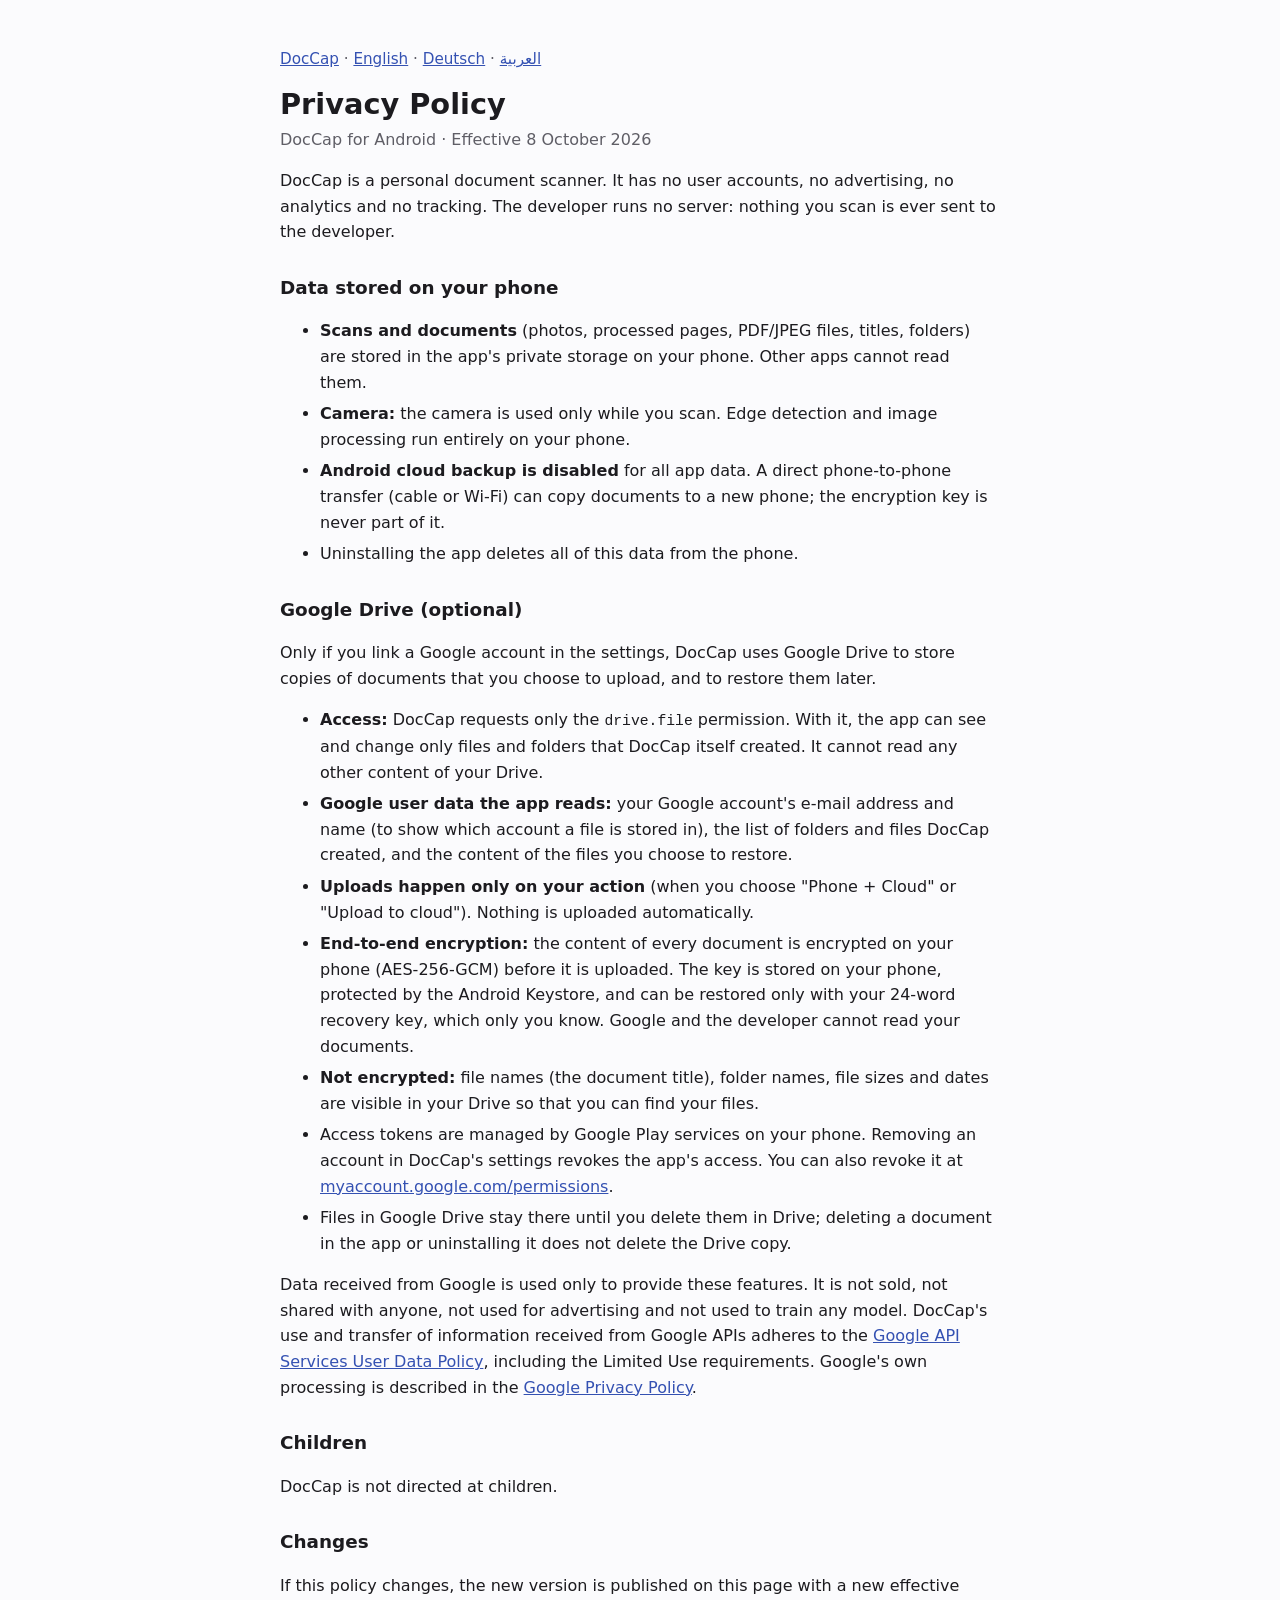
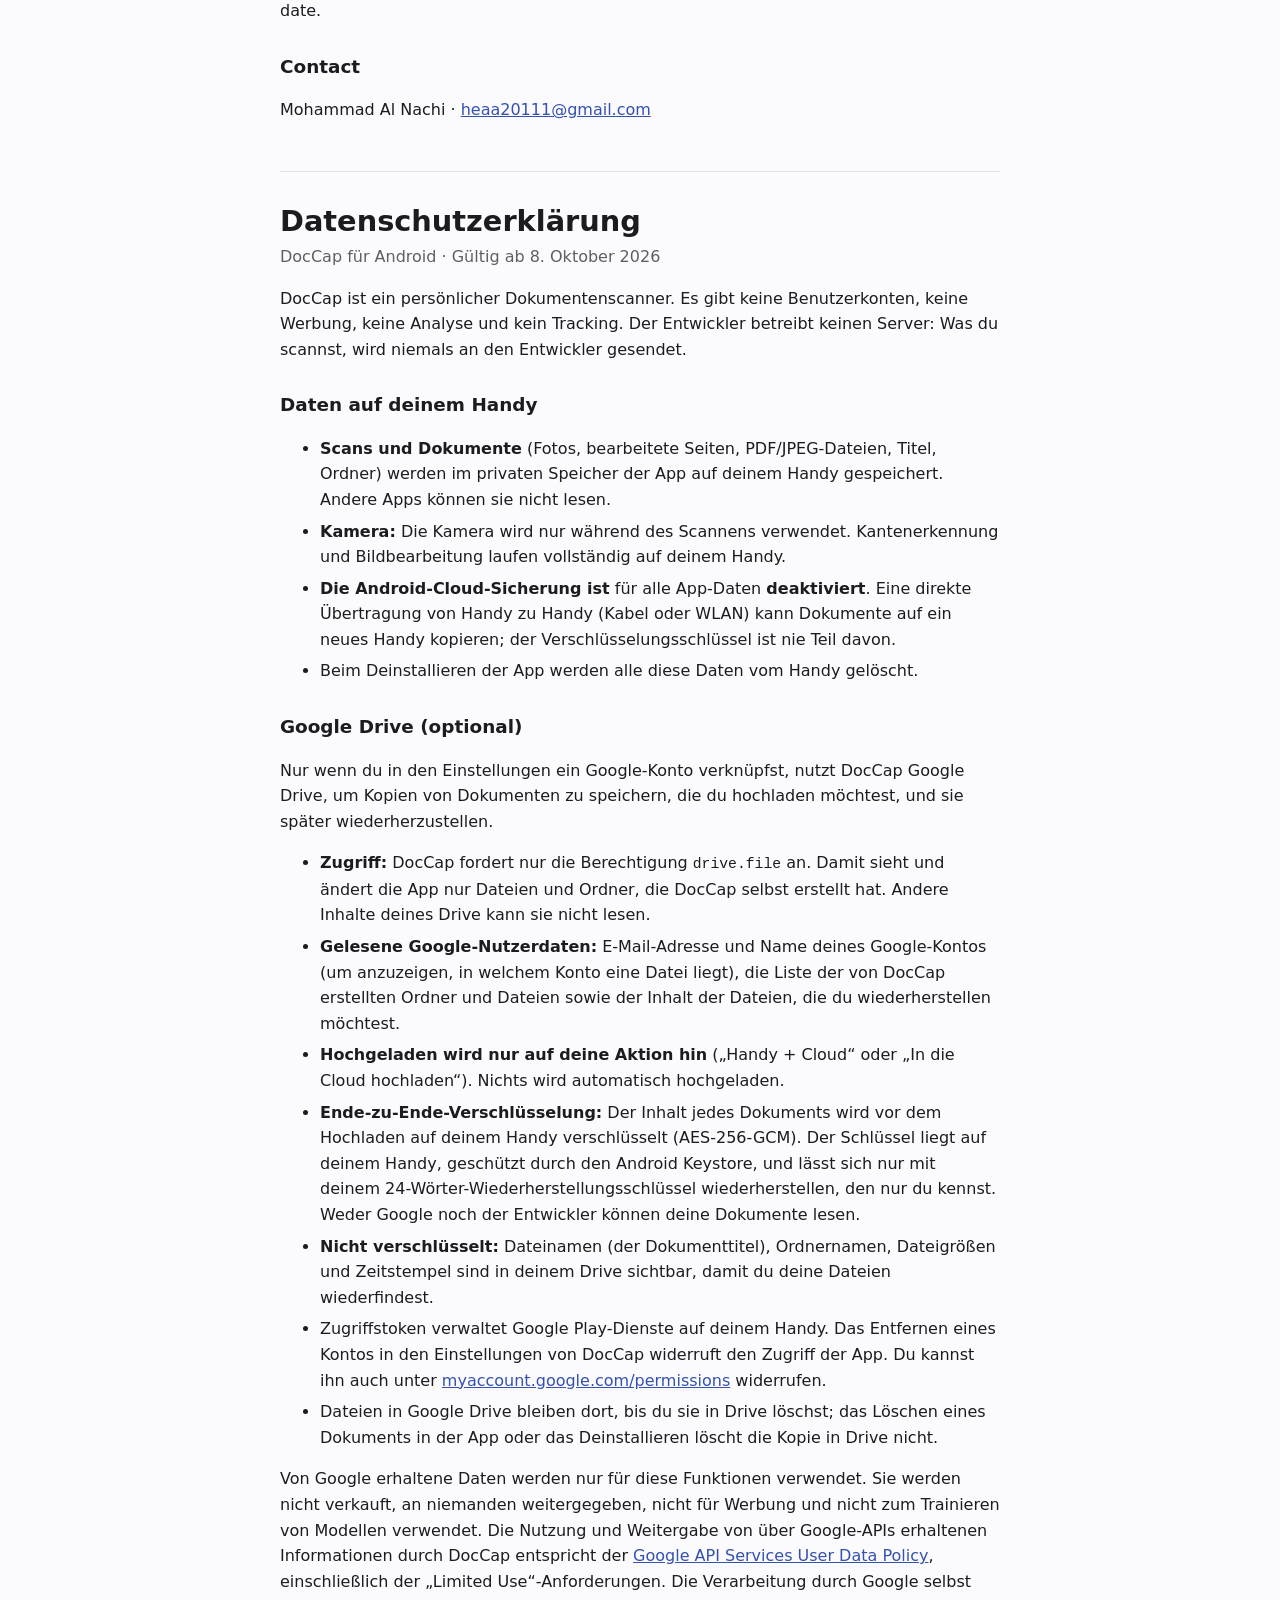
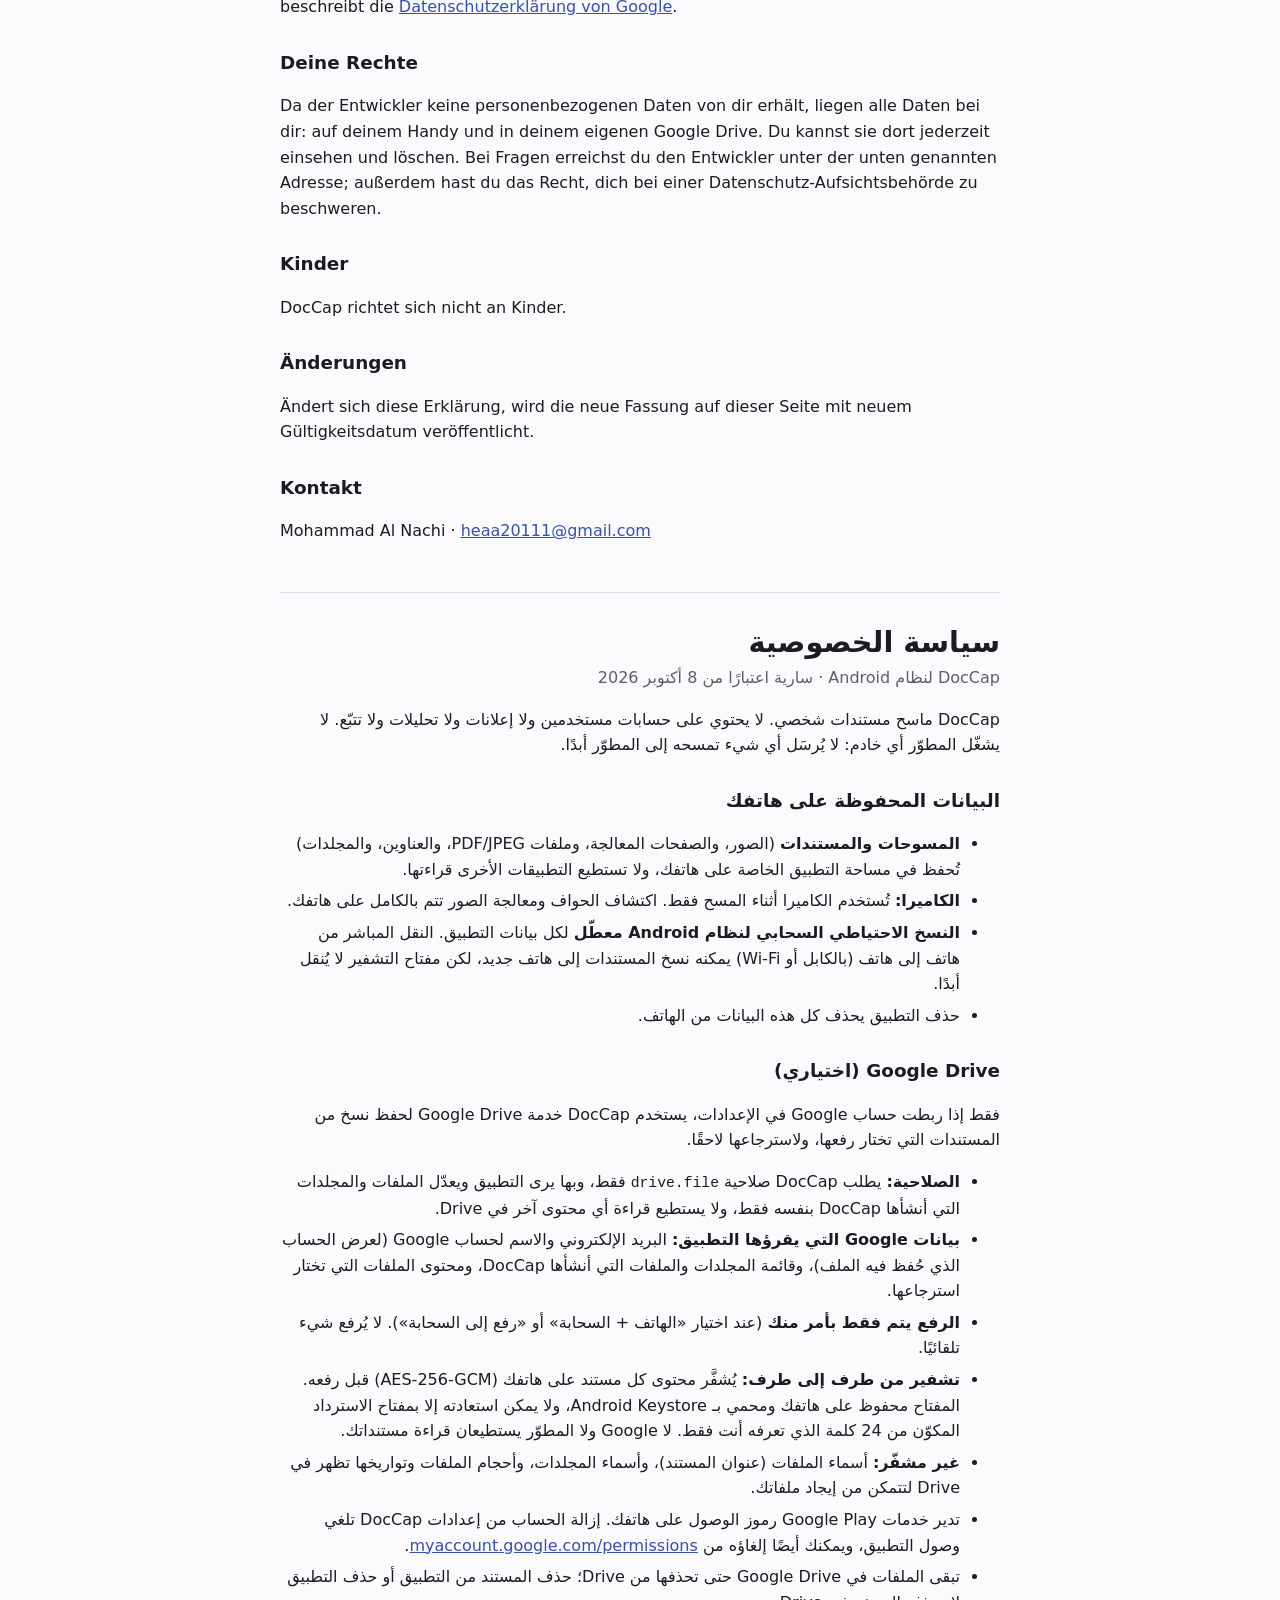
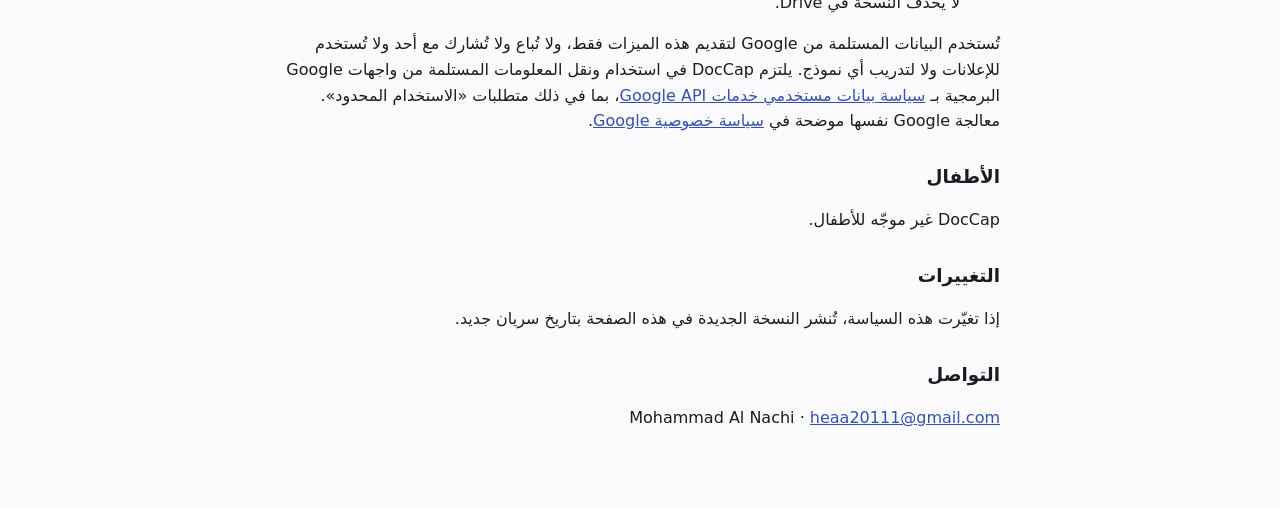
==== privacy.html @ b10c4f9d "Add files via upload" ====
<!doctype html>
<html lang="en">
<head>
<meta charset="utf-8">
<meta name="viewport" content="width=device-width, initial-scale=1">
<title>DocCap Privacy Policy</title>
<link rel="stylesheet" href="style.css">
</head>
<body>
<main>
<p class="nav"><a href="index.html">DocCap</a> · <a href="#en">English</a> · <a href="#de">Deutsch</a> · <a href="#ar">العربية</a></p>

<!-- ============================== ENGLISH ============================== -->
<section id="en" lang="en">
<h1>Privacy Policy</h1>
<p class="meta">DocCap for Android · Effective 8 October 2026</p>

<p>DocCap is a personal document scanner. It has no user accounts, no advertising, no analytics and no tracking.
The developer runs no server: nothing you scan is ever sent to the developer.</p>

<h2>Data stored on your phone</h2>
<ul>
<li><strong>Scans and documents</strong> (photos, processed pages, PDF/JPEG files, titles, folders) are stored in the
app's private storage on your phone. Other apps cannot read them.</li>
<li><strong>Camera:</strong> the camera is used only while you scan. Edge detection and image processing run
entirely on your phone.</li>
<li><strong>Android cloud backup is disabled</strong> for all app data. A direct phone-to-phone transfer (cable or
Wi-Fi) can copy documents to a new phone; the encryption key is never part of it.</li>
<li>Uninstalling the app deletes all of this data from the phone.</li>
</ul>

<h2>Google Drive (optional)</h2>
<p>Only if you link a Google account in the settings, DocCap uses Google Drive to store copies of documents that
you choose to upload, and to restore them later.</p>
<ul>
<li><strong>Access:</strong> DocCap requests only the <code>drive.file</code> permission. With it, the app can see
and change only files and folders that DocCap itself created. It cannot read any other content of your Drive.</li>
<li><strong>Google user data the app reads:</strong> your Google account's e-mail address and name (to show which
account a file is stored in), the list of folders and files DocCap created, and the content of the files you
choose to restore.</li>
<li><strong>Uploads happen only on your action</strong> (when you choose "Phone + Cloud" or "Upload to cloud").
Nothing is uploaded automatically.</li>
<li><strong>End-to-end encryption:</strong> the content of every document is encrypted on your phone
(AES-256-GCM) before it is uploaded. The key is stored on your phone, protected by the Android Keystore, and can
be restored only with your 24-word recovery key, which only you know. Google and the developer cannot read
your documents.</li>
<li><strong>Not encrypted:</strong> file names (the document title), folder names, file sizes and dates are
visible in your Drive so that you can find your files.</li>
<li>Access tokens are managed by Google Play services on your phone. Removing an account in DocCap's settings
revokes the app's access. You can also revoke it at
<a href="https://myaccount.google.com/permissions">myaccount.google.com/permissions</a>.</li>
<li>Files in Google Drive stay there until you delete them in Drive; deleting a document in the app or uninstalling
it does not delete the Drive copy.</li>
</ul>
<p>Data received from Google is used only to provide these features. It is not sold, not shared with anyone, not
used for advertising and not used to train any model. DocCap's use and transfer of information received from Google
APIs adheres to the
<a href="https://developers.google.com/terms/api-services-user-data-policy">Google API Services User Data Policy</a>,
including the Limited Use requirements. Google's own processing is described in the
<a href="https://policies.google.com/privacy">Google Privacy Policy</a>.</p>

<h2>Children</h2>
<p>DocCap is not directed at children.</p>

<h2>Changes</h2>
<p>If this policy changes, the new version is published on this page with a new effective date.</p>

<h2>Contact</h2>
<p>Mohammad Al Nachi · <a href="mailto:heaa20111@gmail.com">heaa20111@gmail.com</a></p>
</section>

<!-- ============================== DEUTSCH ============================== -->
<section id="de" lang="de">
<h1>Datenschutzerklärung</h1>
<p class="meta">DocCap für Android · Gültig ab 8. Oktober 2026</p>

<p>DocCap ist ein persönlicher Dokumentenscanner. Es gibt keine Benutzerkonten, keine Werbung, keine Analyse und kein
Tracking. Der Entwickler betreibt keinen Server: Was du scannst, wird niemals an den Entwickler gesendet.</p>

<h2>Daten auf deinem Handy</h2>
<ul>
<li><strong>Scans und Dokumente</strong> (Fotos, bearbeitete Seiten, PDF/JPEG-Dateien, Titel, Ordner) werden im
privaten Speicher der App auf deinem Handy gespeichert. Andere Apps können sie nicht lesen.</li>
<li><strong>Kamera:</strong> Die Kamera wird nur während des Scannens verwendet. Kantenerkennung und Bildbearbeitung
laufen vollständig auf deinem Handy.</li>
<li><strong>Die Android-Cloud-Sicherung ist</strong> für alle App-Daten <strong>deaktiviert</strong>. Eine direkte
Übertragung von Handy zu Handy (Kabel oder WLAN) kann Dokumente auf ein neues Handy kopieren; der
Verschlüsselungsschlüssel ist nie Teil davon.</li>
<li>Beim Deinstallieren der App werden alle diese Daten vom Handy gelöscht.</li>
</ul>

<h2>Google Drive (optional)</h2>
<p>Nur wenn du in den Einstellungen ein Google-Konto verknüpfst, nutzt DocCap Google Drive, um Kopien von Dokumenten
zu speichern, die du hochladen möchtest, und sie später wiederherzustellen.</p>
<ul>
<li><strong>Zugriff:</strong> DocCap fordert nur die Berechtigung <code>drive.file</code> an. Damit sieht und ändert
die App nur Dateien und Ordner, die DocCap selbst erstellt hat. Andere Inhalte deines Drive kann sie nicht lesen.</li>
<li><strong>Gelesene Google-Nutzerdaten:</strong> E-Mail-Adresse und Name deines Google-Kontos (um anzuzeigen, in
welchem Konto eine Datei liegt), die Liste der von DocCap erstellten Ordner und Dateien sowie der Inhalt der Dateien,
die du wiederherstellen möchtest.</li>
<li><strong>Hochgeladen wird nur auf deine Aktion hin</strong> („Handy + Cloud“ oder „In die Cloud hochladen“).
Nichts wird automatisch hochgeladen.</li>
<li><strong>Ende-zu-Ende-Verschlüsselung:</strong> Der Inhalt jedes Dokuments wird vor dem Hochladen auf deinem Handy
verschlüsselt (AES-256-GCM). Der Schlüssel liegt auf deinem Handy, geschützt durch den Android Keystore, und lässt
sich nur mit deinem 24-Wörter-Wiederherstellungsschlüssel wiederherstellen, den nur du kennst. Weder Google noch
der Entwickler können deine Dokumente lesen.</li>
<li><strong>Nicht verschlüsselt:</strong> Dateinamen (der Dokumenttitel), Ordnernamen, Dateigrößen und Zeitstempel
sind in deinem Drive sichtbar, damit du deine Dateien wiederfindest.</li>
<li>Zugriffstoken verwaltet Google Play-Dienste auf deinem Handy. Das Entfernen eines Kontos in den Einstellungen von
DocCap widerruft den Zugriff der App. Du kannst ihn auch unter
<a href="https://myaccount.google.com/permissions">myaccount.google.com/permissions</a> widerrufen.</li>
<li>Dateien in Google Drive bleiben dort, bis du sie in Drive löschst; das Löschen eines Dokuments in der App oder das
Deinstallieren löscht die Kopie in Drive nicht.</li>
</ul>
<p>Von Google erhaltene Daten werden nur für diese Funktionen verwendet. Sie werden nicht verkauft, an niemanden
weitergegeben, nicht für Werbung und nicht zum Trainieren von Modellen verwendet. Die Nutzung und Weitergabe von über
Google-APIs erhaltenen Informationen durch DocCap entspricht der
<a href="https://developers.google.com/terms/api-services-user-data-policy">Google API Services User Data Policy</a>,
einschließlich der „Limited Use“-Anforderungen. Die Verarbeitung durch Google selbst beschreibt die
<a href="https://policies.google.com/privacy">Datenschutzerklärung von Google</a>.</p>

<h2>Deine Rechte</h2>
<p>Da der Entwickler keine personenbezogenen Daten von dir erhält, liegen alle Daten bei dir: auf deinem Handy und
in deinem eigenen Google Drive. Du kannst sie dort jederzeit einsehen und löschen. Bei Fragen erreichst du den
Entwickler unter der unten genannten Adresse; außerdem hast du das Recht, dich bei einer Datenschutz-Aufsichtsbehörde
zu beschweren.</p>

<h2>Kinder</h2>
<p>DocCap richtet sich nicht an Kinder.</p>

<h2>Änderungen</h2>
<p>Ändert sich diese Erklärung, wird die neue Fassung auf dieser Seite mit neuem Gültigkeitsdatum veröffentlicht.</p>

<h2>Kontakt</h2>
<p>Mohammad Al Nachi · <a href="mailto:heaa20111@gmail.com">heaa20111@gmail.com</a></p>
</section>

<!-- ============================== العربية ============================== -->
<section id="ar" lang="ar" dir="rtl">
<h1>سياسة الخصوصية</h1>
<p class="meta">DocCap لنظام Android · سارية اعتبارًا من 8 أكتوبر 2026</p>

<p>DocCap ماسح مستندات شخصي. لا يحتوي على حسابات مستخدمين ولا إعلانات ولا تحليلات ولا تتبّع. لا يشغّل المطوّر أي
خادم: لا يُرسَل أي شيء تمسحه إلى المطوّر أبدًا.</p>

<h2>البيانات المحفوظة على هاتفك</h2>
<ul>
<li><strong>المسوحات والمستندات</strong> (الصور، والصفحات المعالجة، وملفات PDF/JPEG، والعناوين، والمجلدات) تُحفظ في
مساحة التطبيق الخاصة على هاتفك، ولا تستطيع التطبيقات الأخرى قراءتها.</li>
<li><strong>الكاميرا:</strong> تُستخدم الكاميرا أثناء المسح فقط. اكتشاف الحواف ومعالجة الصور تتم بالكامل على هاتفك.</li>
<li><strong>النسخ الاحتياطي السحابي لنظام Android معطّل</strong> لكل بيانات التطبيق. النقل المباشر من هاتف إلى هاتف (بالكابل
أو Wi-Fi) يمكنه نسخ المستندات إلى هاتف جديد، لكن مفتاح التشفير لا يُنقل أبدًا.</li>
<li>حذف التطبيق يحذف كل هذه البيانات من الهاتف.</li>
</ul>

<h2>Google Drive (اختياري)</h2>
<p>فقط إذا ربطت حساب Google في الإعدادات، يستخدم DocCap خدمة Google Drive لحفظ نسخ من المستندات التي تختار رفعها،
ولاسترجاعها لاحقًا.</p>
<ul>
<li><strong>الصلاحية:</strong> يطلب DocCap صلاحية <code>drive.file</code> فقط، وبها يرى التطبيق ويعدّل الملفات والمجلدات
التي أنشأها DocCap بنفسه فقط، ولا يستطيع قراءة أي محتوى آخر في Drive.</li>
<li><strong>بيانات Google التي يقرؤها التطبيق:</strong> البريد الإلكتروني والاسم لحساب Google (لعرض الحساب الذي حُفظ فيه
الملف)، وقائمة المجلدات والملفات التي أنشأها DocCap، ومحتوى الملفات التي تختار استرجاعها.</li>
<li><strong>الرفع يتم فقط بأمر منك</strong> (عند اختيار «الهاتف + السحابة» أو «رفع إلى السحابة»). لا يُرفع شيء تلقائيًا.</li>
<li><strong>تشفير من طرف إلى طرف:</strong> يُشفَّر محتوى كل مستند على هاتفك (AES-256-GCM) قبل رفعه. المفتاح محفوظ على
هاتفك ومحمي بـ Android Keystore، ولا يمكن استعادته إلا بمفتاح الاسترداد المكوّن من 24 كلمة الذي تعرفه أنت فقط.
لا Google ولا المطوّر يستطيعان قراءة مستنداتك.</li>
<li><strong>غير مشفّر:</strong> أسماء الملفات (عنوان المستند)، وأسماء المجلدات، وأحجام الملفات وتواريخها تظهر في Drive
لتتمكن من إيجاد ملفاتك.</li>
<li>تدير خدمات Google Play رموز الوصول على هاتفك. إزالة الحساب من إعدادات DocCap تلغي وصول التطبيق، ويمكنك أيضًا
إلغاؤه من <a href="https://myaccount.google.com/permissions">myaccount.google.com/permissions</a>.</li>
<li>تبقى الملفات في Google Drive حتى تحذفها من Drive؛ حذف المستند من التطبيق أو حذف التطبيق لا يحذف النسخة في Drive.</li>
</ul>
<p>تُستخدم البيانات المستلمة من Google لتقديم هذه الميزات فقط، ولا تُباع ولا تُشارك مع أحد ولا تُستخدم للإعلانات ولا
لتدريب أي نموذج. يلتزم DocCap في استخدام ونقل المعلومات المستلمة من واجهات Google البرمجية بـ
<a href="https://developers.google.com/terms/api-services-user-data-policy">سياسة بيانات مستخدمي خدمات Google API</a>،
بما في ذلك متطلبات «الاستخدام المحدود». معالجة Google نفسها موضحة في
<a href="https://policies.google.com/privacy">سياسة خصوصية Google</a>.</p>

<h2>الأطفال</h2>
<p>DocCap غير موجّه للأطفال.</p>

<h2>التغييرات</h2>
<p>إذا تغيّرت هذه السياسة، تُنشر النسخة الجديدة في هذه الصفحة بتاريخ سريان جديد.</p>

<h2>التواصل</h2>
<p>Mohammad Al Nachi · <a href="mailto:heaa20111@gmail.com">heaa20111@gmail.com</a></p>
</section>
</main>
</body>
</html>
---- style.css ----
:root {
  --bg: #fbfbfd;
  --text: #1c1b1f;
  --muted: #5f5e66;
  --link: #3451b2;
  --rule: #e2e1e8;
  color-scheme: light dark;
}

@media (prefers-color-scheme: dark) {
  :root {
    --bg: #141317;
    --text: #e6e1e6;
    --muted: #a8a5ae;
    --link: #b3c5ff;
    --rule: #2e2d33;
  }
}

body {
  margin: 0;
  background: var(--bg);
  color: var(--text);
  font: 16px/1.6 system-ui, -apple-system, "Segoe UI", Roboto, "Noto Sans", "Noto Sans Arabic", sans-serif;
}

main {
  max-width: 720px;
  margin: 0 auto;
  padding: 32px 16px 64px;
}

section + section {
  margin-top: 48px;
  padding-top: 32px;
  border-top: 1px solid var(--rule);
}

h1 { font-size: 1.8rem; line-height: 1.25; margin: 0 0 4px; }
h2 { font-size: 1.15rem; margin: 28px 0 8px; }
.meta { color: var(--muted); margin-top: 0; }
.nav { color: var(--muted); font-size: 0.95rem; }
a { color: var(--link); }
li { margin-bottom: 6px; }
code { font-size: 0.92em; overflow-wrap: anywhere; }
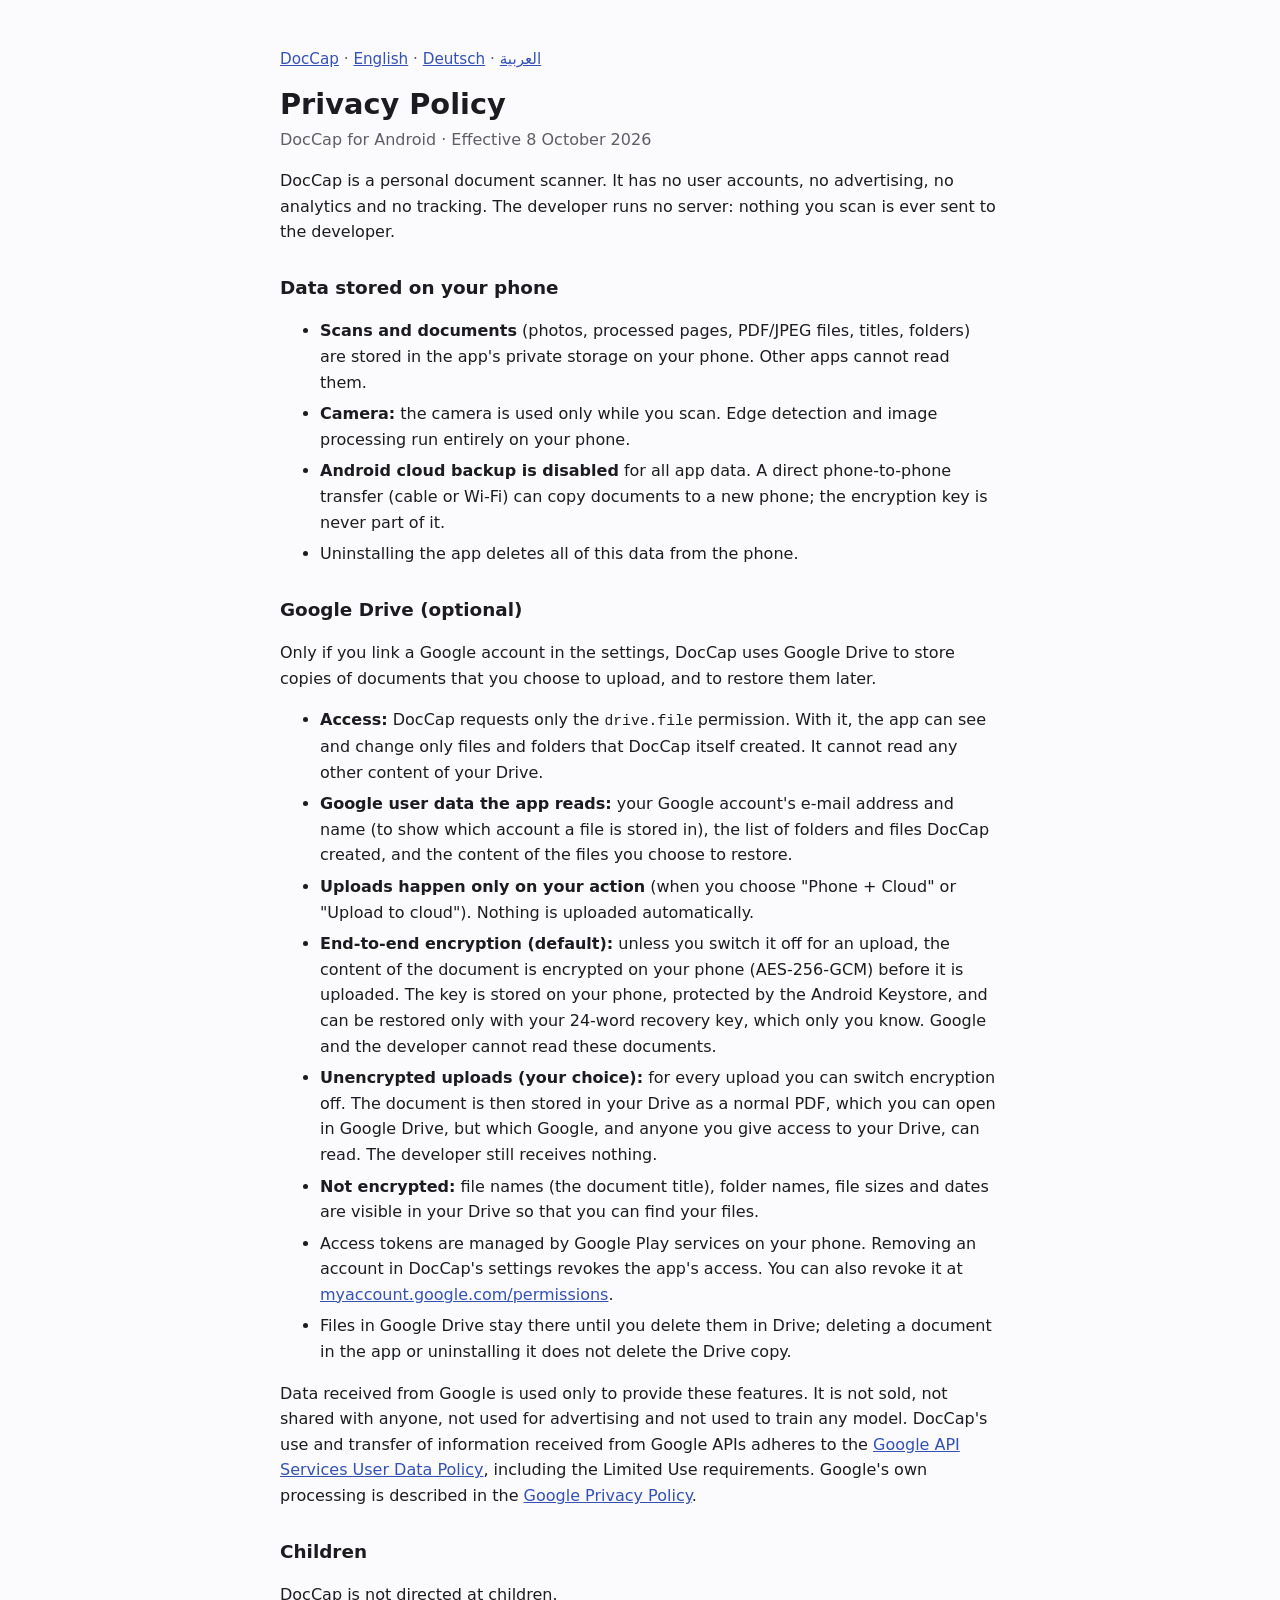
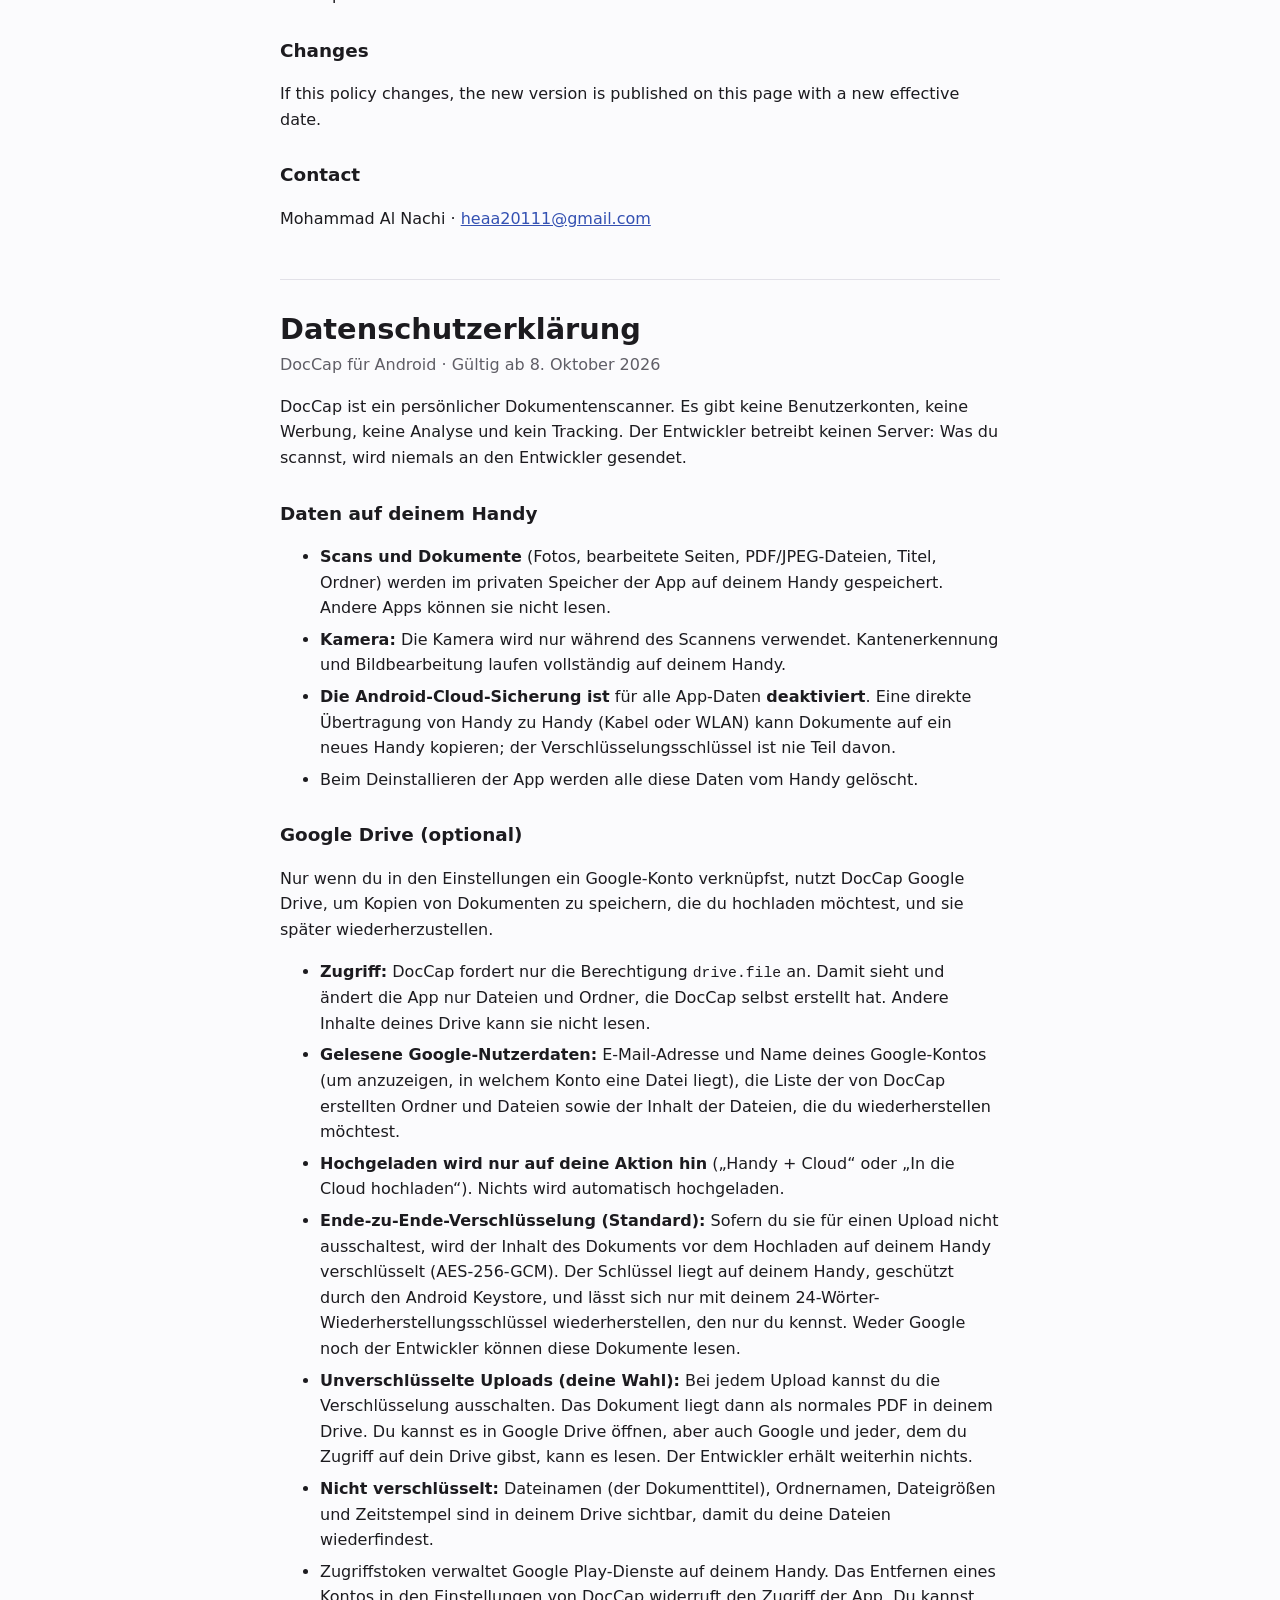
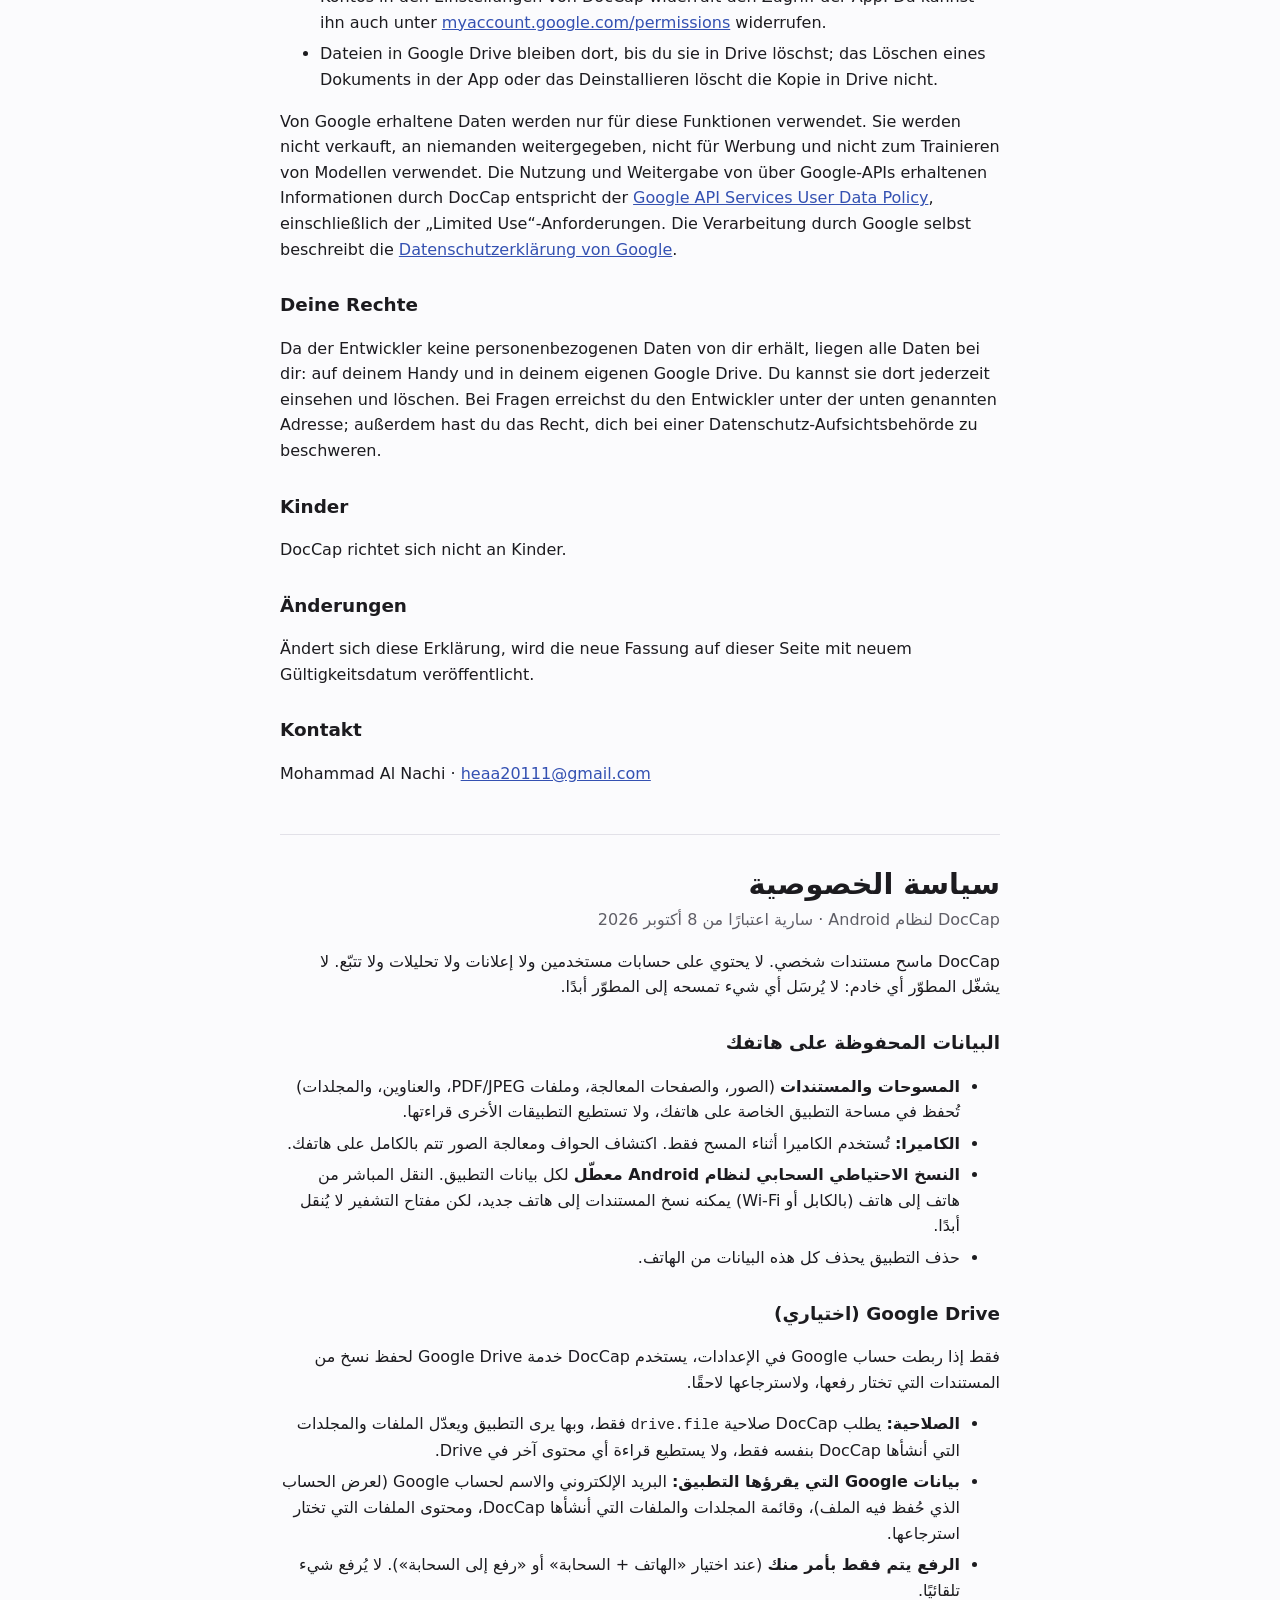
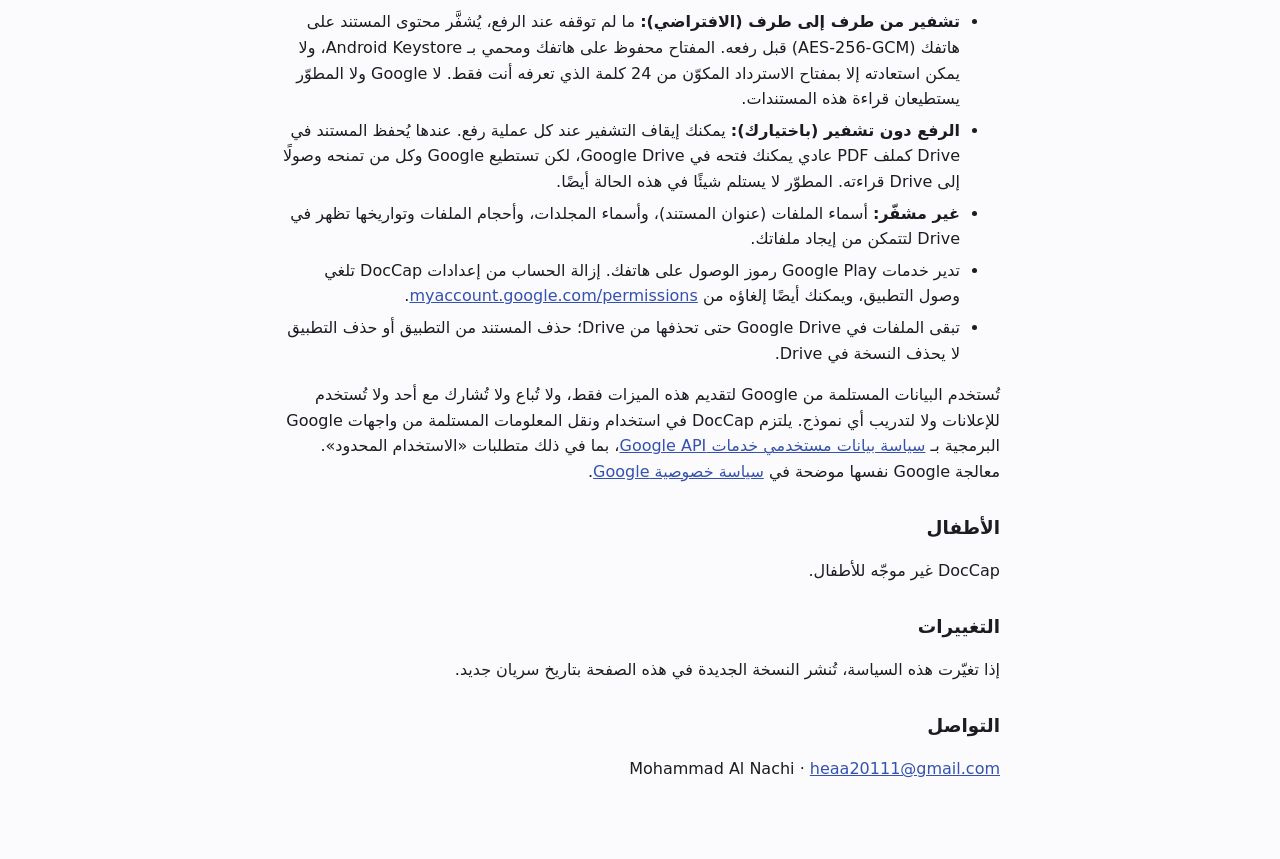
==== commit dade65f0: "Update encryption details and upload options" ====
--- a/privacy.html
+++ b/privacy.html
@@ -40,10 +40,13 @@
 choose to restore.</li>
 <li><strong>Uploads happen only on your action</strong> (when you choose "Phone + Cloud" or "Upload to cloud").
 Nothing is uploaded automatically.</li>
-<li><strong>End-to-end encryption:</strong> the content of every document is encrypted on your phone
-(AES-256-GCM) before it is uploaded. The key is stored on your phone, protected by the Android Keystore, and can
-be restored only with your 24-word recovery key, which only you know. Google and the developer cannot read
-your documents.</li>
+<li><strong>End-to-end encryption (default):</strong> unless you switch it off for an upload, the content of the
+document is encrypted on your phone (AES-256-GCM) before it is uploaded. The key is stored on your phone, protected
+by the Android Keystore, and can be restored only with your 24-word recovery key, which only you know. Google and
+the developer cannot read these documents.</li>
+<li><strong>Unencrypted uploads (your choice):</strong> for every upload you can switch encryption off. The document
+is then stored in your Drive as a normal PDF, which you can open in Google Drive, but which Google, and anyone you
+give access to your Drive, can read. The developer still receives nothing.</li>
 <li><strong>Not encrypted:</strong> file names (the document title), folder names, file sizes and dates are
 visible in your Drive so that you can find your files.</li>
 <li>Access tokens are managed by Google Play services on your phone. Removing an account in DocCap's settings
@@ -100,10 +103,13 @@
 die du wiederherstellen möchtest.</li>
 <li><strong>Hochgeladen wird nur auf deine Aktion hin</strong> („Handy + Cloud“ oder „In die Cloud hochladen“).
 Nichts wird automatisch hochgeladen.</li>
-<li><strong>Ende-zu-Ende-Verschlüsselung:</strong> Der Inhalt jedes Dokuments wird vor dem Hochladen auf deinem Handy
-verschlüsselt (AES-256-GCM). Der Schlüssel liegt auf deinem Handy, geschützt durch den Android Keystore, und lässt
-sich nur mit deinem 24-Wörter-Wiederherstellungsschlüssel wiederherstellen, den nur du kennst. Weder Google noch
-der Entwickler können deine Dokumente lesen.</li>
+<li><strong>Ende-zu-Ende-Verschlüsselung (Standard):</strong> Sofern du sie für einen Upload nicht ausschaltest, wird
+der Inhalt des Dokuments vor dem Hochladen auf deinem Handy verschlüsselt (AES-256-GCM). Der Schlüssel liegt auf
+deinem Handy, geschützt durch den Android Keystore, und lässt sich nur mit deinem 24-Wörter-Wiederherstellungsschlüssel
+wiederherstellen, den nur du kennst. Weder Google noch der Entwickler können diese Dokumente lesen.</li>
+<li><strong>Unverschlüsselte Uploads (deine Wahl):</strong> Bei jedem Upload kannst du die Verschlüsselung ausschalten.
+Das Dokument liegt dann als normales PDF in deinem Drive. Du kannst es in Google Drive öffnen, aber auch Google und
+jeder, dem du Zugriff auf dein Drive gibst, kann es lesen. Der Entwickler erhält weiterhin nichts.</li>
 <li><strong>Nicht verschlüsselt:</strong> Dateinamen (der Dokumenttitel), Ordnernamen, Dateigrößen und Zeitstempel
 sind in deinem Drive sichtbar, damit du deine Dateien wiederfindest.</li>
 <li>Zugriffstoken verwaltet Google Play-Dienste auf deinem Handy. Das Entfernen eines Kontos in den Einstellungen von
@@ -162,9 +168,12 @@
 <li><strong>بيانات Google التي يقرؤها التطبيق:</strong> البريد الإلكتروني والاسم لحساب Google (لعرض الحساب الذي حُفظ فيه
 الملف)، وقائمة المجلدات والملفات التي أنشأها DocCap، ومحتوى الملفات التي تختار استرجاعها.</li>
 <li><strong>الرفع يتم فقط بأمر منك</strong> (عند اختيار «الهاتف + السحابة» أو «رفع إلى السحابة»). لا يُرفع شيء تلقائيًا.</li>
-<li><strong>تشفير من طرف إلى طرف:</strong> يُشفَّر محتوى كل مستند على هاتفك (AES-256-GCM) قبل رفعه. المفتاح محفوظ على
-هاتفك ومحمي بـ Android Keystore، ولا يمكن استعادته إلا بمفتاح الاسترداد المكوّن من 24 كلمة الذي تعرفه أنت فقط.
-لا Google ولا المطوّر يستطيعان قراءة مستنداتك.</li>
+<li><strong>تشفير من طرف إلى طرف (الافتراضي):</strong> ما لم توقفه عند الرفع، يُشفَّر محتوى المستند على هاتفك
+(AES-256-GCM) قبل رفعه. المفتاح محفوظ على هاتفك ومحمي بـ Android Keystore، ولا يمكن استعادته إلا بمفتاح الاسترداد
+المكوّن من 24 كلمة الذي تعرفه أنت فقط. لا Google ولا المطوّر يستطيعان قراءة هذه المستندات.</li>
+<li><strong>الرفع دون تشفير (باختيارك):</strong> يمكنك إيقاف التشفير عند كل عملية رفع. عندها يُحفظ المستند في Drive
+كملف PDF عادي يمكنك فتحه في Google Drive، لكن تستطيع Google وكل من تمنحه وصولًا إلى Drive قراءته. المطوّر لا يستلم
+شيئًا في هذه الحالة أيضًا.</li>
 <li><strong>غير مشفّر:</strong> أسماء الملفات (عنوان المستند)، وأسماء المجلدات، وأحجام الملفات وتواريخها تظهر في Drive
 لتتمكن من إيجاد ملفاتك.</li>
 <li>تدير خدمات Google Play رموز الوصول على هاتفك. إزالة الحساب من إعدادات DocCap تلغي وصول التطبيق، ويمكنك أيضًا
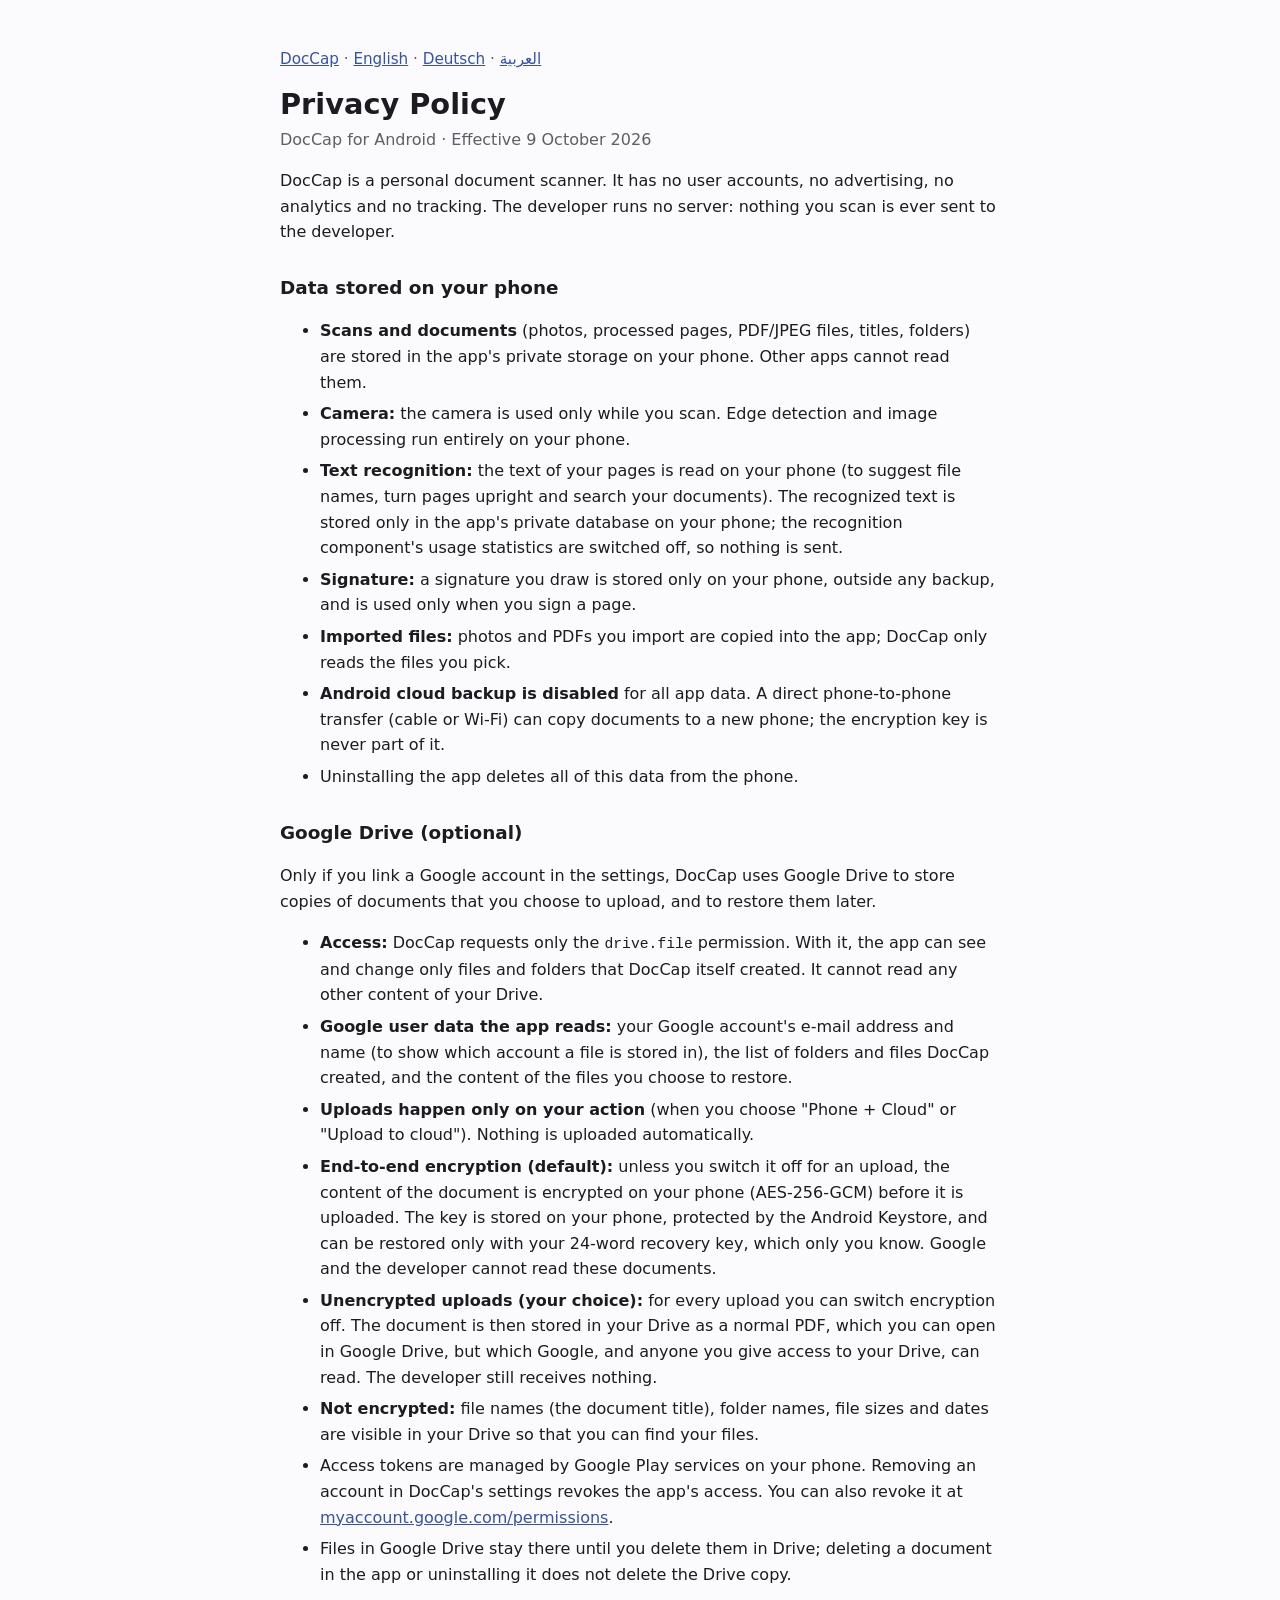
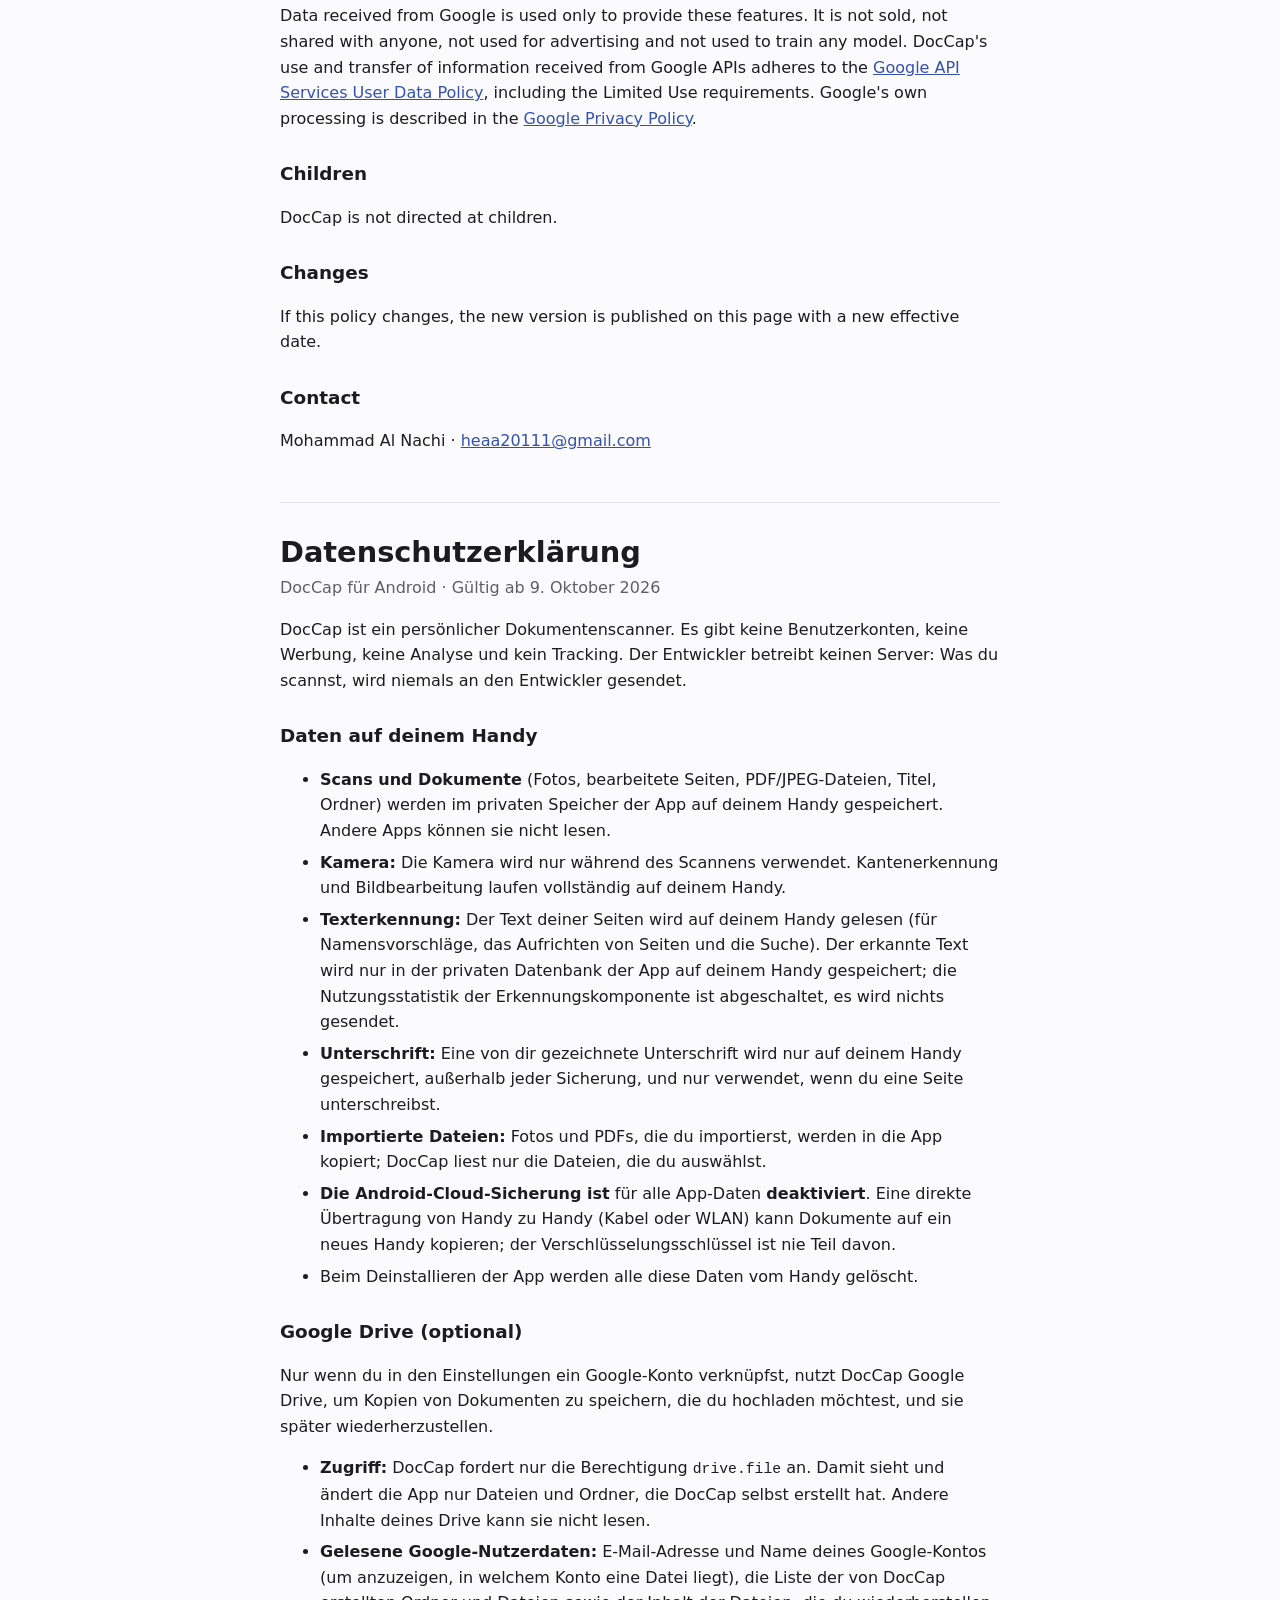
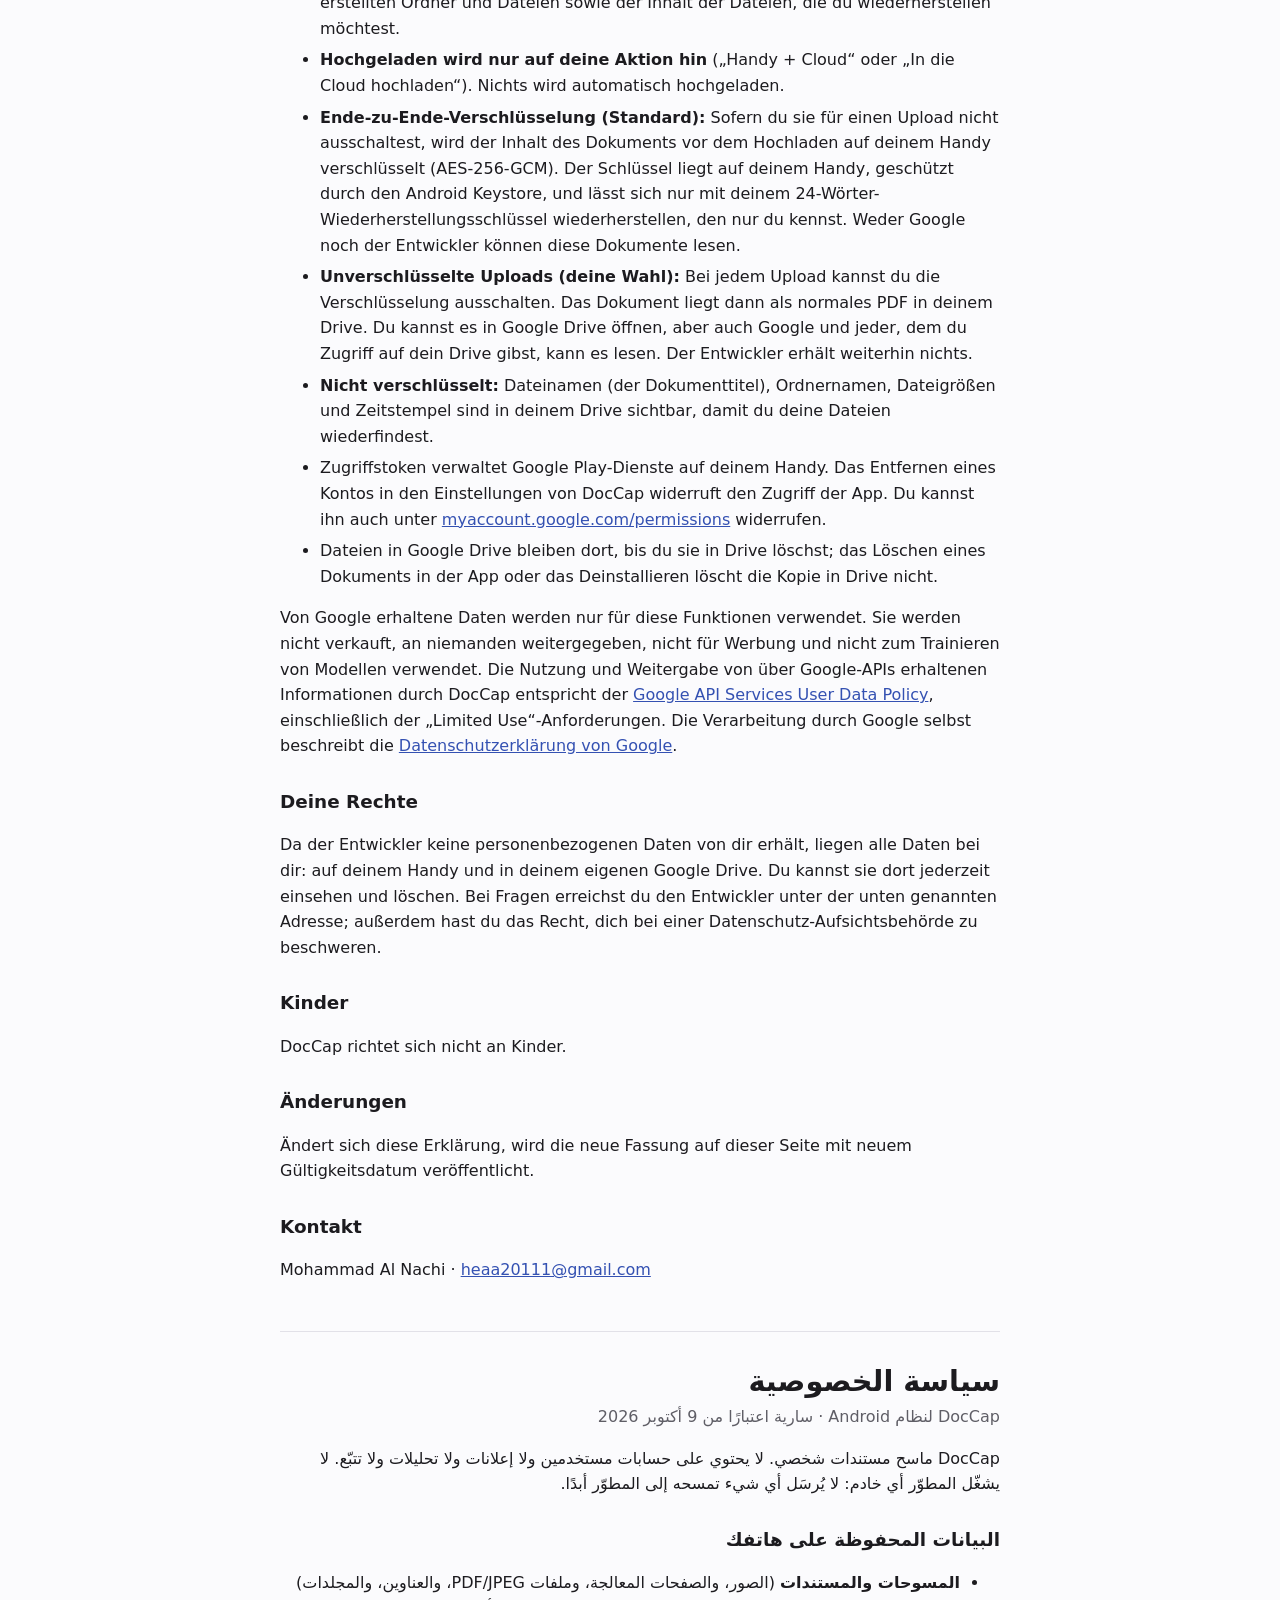
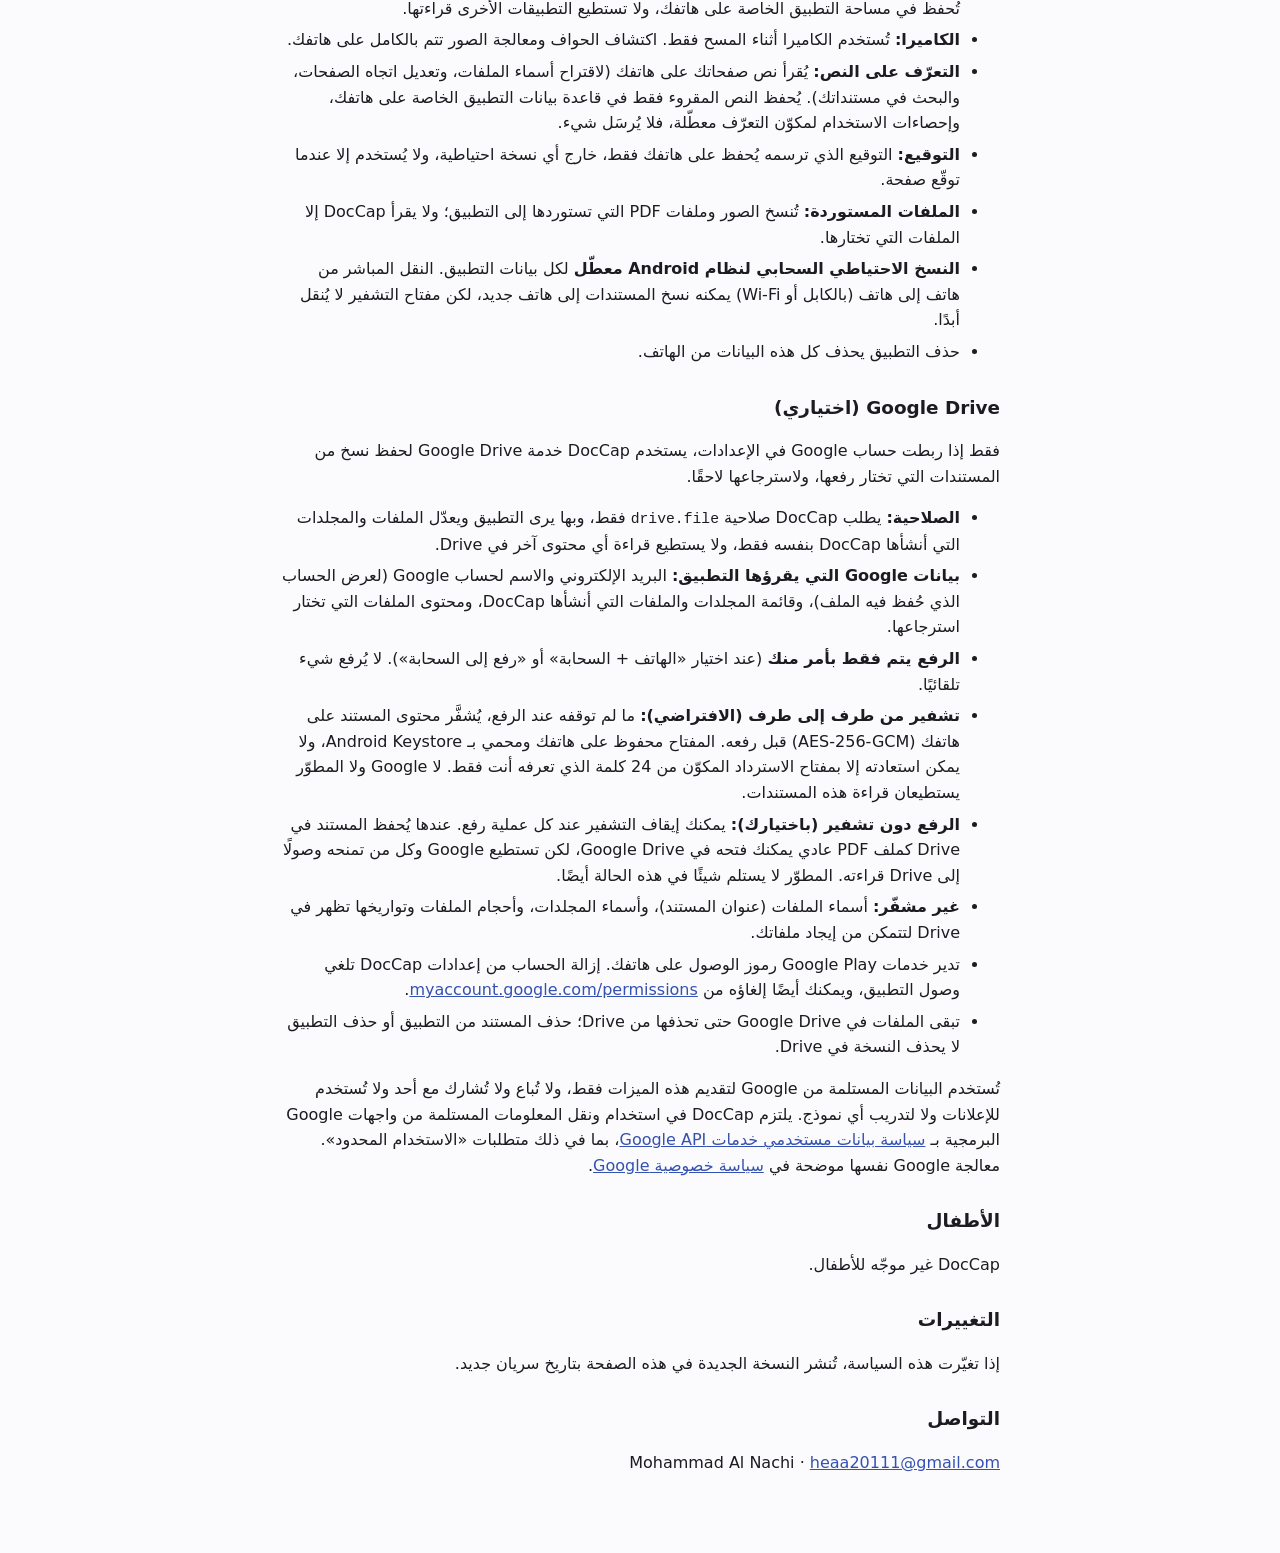
==== commit 9510802d: "Update effective date in privacy policy sections" ====
--- a/privacy.html
+++ b/privacy.html
@@ -13,7 +13,7 @@
 <!-- ============================== ENGLISH ============================== -->
 <section id="en" lang="en">
 <h1>Privacy Policy</h1>
-<p class="meta">DocCap for Android · Effective 8 October 2026</p>
+<p class="meta">DocCap for Android · Effective 9 October 2026</p>
 
 <p>DocCap is a personal document scanner. It has no user accounts, no advertising, no analytics and no tracking.
 The developer runs no server: nothing you scan is ever sent to the developer.</p>
@@ -24,6 +24,13 @@
 app's private storage on your phone. Other apps cannot read them.</li>
 <li><strong>Camera:</strong> the camera is used only while you scan. Edge detection and image processing run
 entirely on your phone.</li>
+<li><strong>Text recognition:</strong> the text of your pages is read on your phone (to suggest file names, turn pages
+upright and search your documents). The recognized text is stored only in the app's private database on your phone;
+the recognition component's usage statistics are switched off, so nothing is sent.</li>
+<li><strong>Signature:</strong> a signature you draw is stored only on your phone, outside any backup, and is used only
+when you sign a page.</li>
+<li><strong>Imported files:</strong> photos and PDFs you import are copied into the app; DocCap only reads the files
+you pick.</li>
 <li><strong>Android cloud backup is disabled</strong> for all app data. A direct phone-to-phone transfer (cable or
 Wi-Fi) can copy documents to a new phone; the encryption key is never part of it.</li>
 <li>Uninstalling the app deletes all of this data from the phone.</li>
@@ -75,7 +82,7 @@
 <!-- ============================== DEUTSCH ============================== -->
 <section id="de" lang="de">
 <h1>Datenschutzerklärung</h1>
-<p class="meta">DocCap für Android · Gültig ab 8. Oktober 2026</p>
+<p class="meta">DocCap für Android · Gültig ab 9. Oktober 2026</p>
 
 <p>DocCap ist ein persönlicher Dokumentenscanner. Es gibt keine Benutzerkonten, keine Werbung, keine Analyse und kein
 Tracking. Der Entwickler betreibt keinen Server: Was du scannst, wird niemals an den Entwickler gesendet.</p>
@@ -86,6 +93,13 @@
 privaten Speicher der App auf deinem Handy gespeichert. Andere Apps können sie nicht lesen.</li>
 <li><strong>Kamera:</strong> Die Kamera wird nur während des Scannens verwendet. Kantenerkennung und Bildbearbeitung
 laufen vollständig auf deinem Handy.</li>
+<li><strong>Texterkennung:</strong> Der Text deiner Seiten wird auf deinem Handy gelesen (für Namensvorschläge, das
+Aufrichten von Seiten und die Suche). Der erkannte Text wird nur in der privaten Datenbank der App auf deinem Handy
+gespeichert; die Nutzungsstatistik der Erkennungskomponente ist abgeschaltet, es wird nichts gesendet.</li>
+<li><strong>Unterschrift:</strong> Eine von dir gezeichnete Unterschrift wird nur auf deinem Handy gespeichert,
+außerhalb jeder Sicherung, und nur verwendet, wenn du eine Seite unterschreibst.</li>
+<li><strong>Importierte Dateien:</strong> Fotos und PDFs, die du importierst, werden in die App kopiert; DocCap liest
+nur die Dateien, die du auswählst.</li>
 <li><strong>Die Android-Cloud-Sicherung ist</strong> für alle App-Daten <strong>deaktiviert</strong>. Eine direkte
 Übertragung von Handy zu Handy (Kabel oder WLAN) kann Dokumente auf ein neues Handy kopieren; der
 Verschlüsselungsschlüssel ist nie Teil davon.</li>
@@ -144,7 +158,7 @@
 <!-- ============================== العربية ============================== -->
 <section id="ar" lang="ar" dir="rtl">
 <h1>سياسة الخصوصية</h1>
-<p class="meta">DocCap لنظام Android · سارية اعتبارًا من 8 أكتوبر 2026</p>
+<p class="meta">DocCap لنظام Android · سارية اعتبارًا من 9 أكتوبر 2026</p>
 
 <p>DocCap ماسح مستندات شخصي. لا يحتوي على حسابات مستخدمين ولا إعلانات ولا تحليلات ولا تتبّع. لا يشغّل المطوّر أي
 خادم: لا يُرسَل أي شيء تمسحه إلى المطوّر أبدًا.</p>
@@ -154,6 +168,13 @@
 <li><strong>المسوحات والمستندات</strong> (الصور، والصفحات المعالجة، وملفات PDF/JPEG، والعناوين، والمجلدات) تُحفظ في
 مساحة التطبيق الخاصة على هاتفك، ولا تستطيع التطبيقات الأخرى قراءتها.</li>
 <li><strong>الكاميرا:</strong> تُستخدم الكاميرا أثناء المسح فقط. اكتشاف الحواف ومعالجة الصور تتم بالكامل على هاتفك.</li>
+<li><strong>التعرّف على النص:</strong> يُقرأ نص صفحاتك على هاتفك (لاقتراح أسماء الملفات، وتعديل اتجاه الصفحات، والبحث في
+مستنداتك). يُحفظ النص المقروء فقط في قاعدة بيانات التطبيق الخاصة على هاتفك، وإحصاءات الاستخدام لمكوّن التعرّف معطّلة، فلا
+يُرسَل شيء.</li>
+<li><strong>التوقيع:</strong> التوقيع الذي ترسمه يُحفظ على هاتفك فقط، خارج أي نسخة احتياطية، ولا يُستخدم إلا عندما توقّع
+صفحة.</li>
+<li><strong>الملفات المستوردة:</strong> تُنسخ الصور وملفات PDF التي تستوردها إلى التطبيق؛ ولا يقرأ DocCap إلا الملفات التي
+تختارها.</li>
 <li><strong>النسخ الاحتياطي السحابي لنظام Android معطّل</strong> لكل بيانات التطبيق. النقل المباشر من هاتف إلى هاتف (بالكابل
 أو Wi-Fi) يمكنه نسخ المستندات إلى هاتف جديد، لكن مفتاح التشفير لا يُنقل أبدًا.</li>
 <li>حذف التطبيق يحذف كل هذه البيانات من الهاتف.</li>
